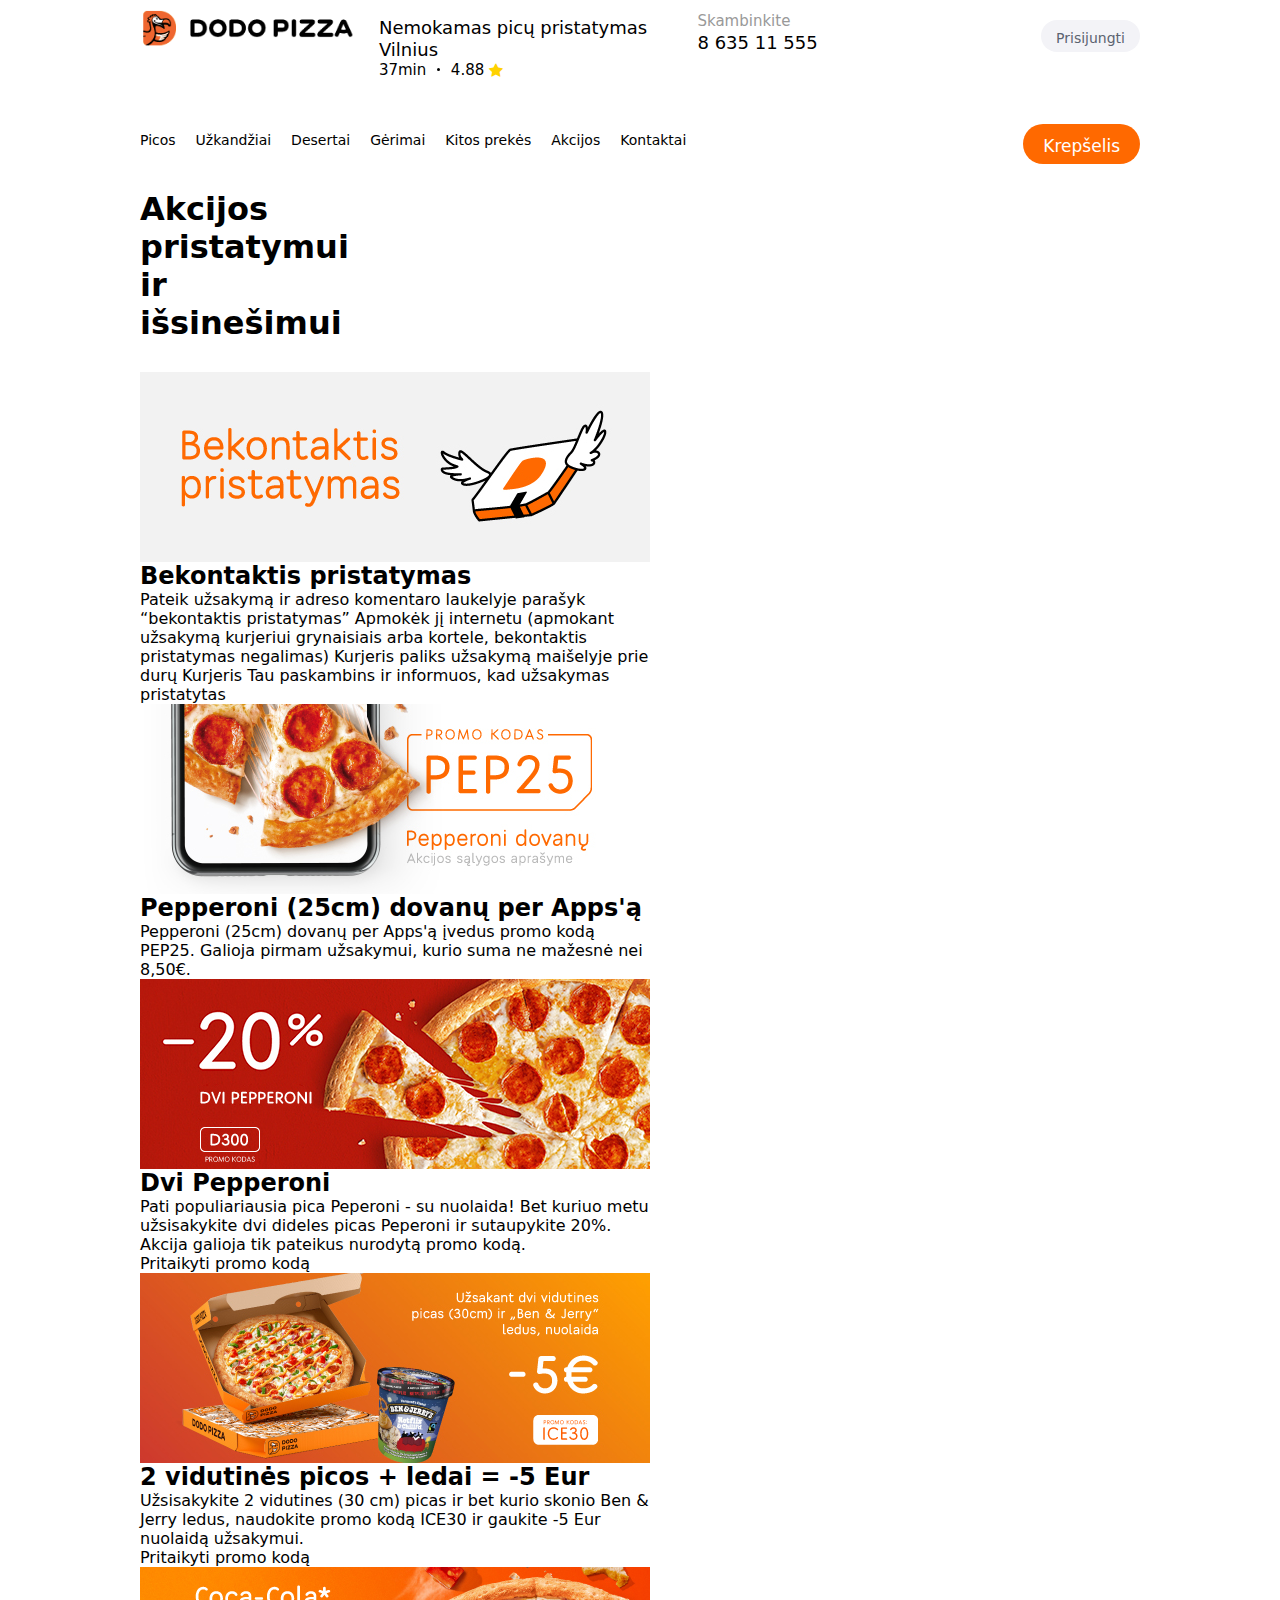
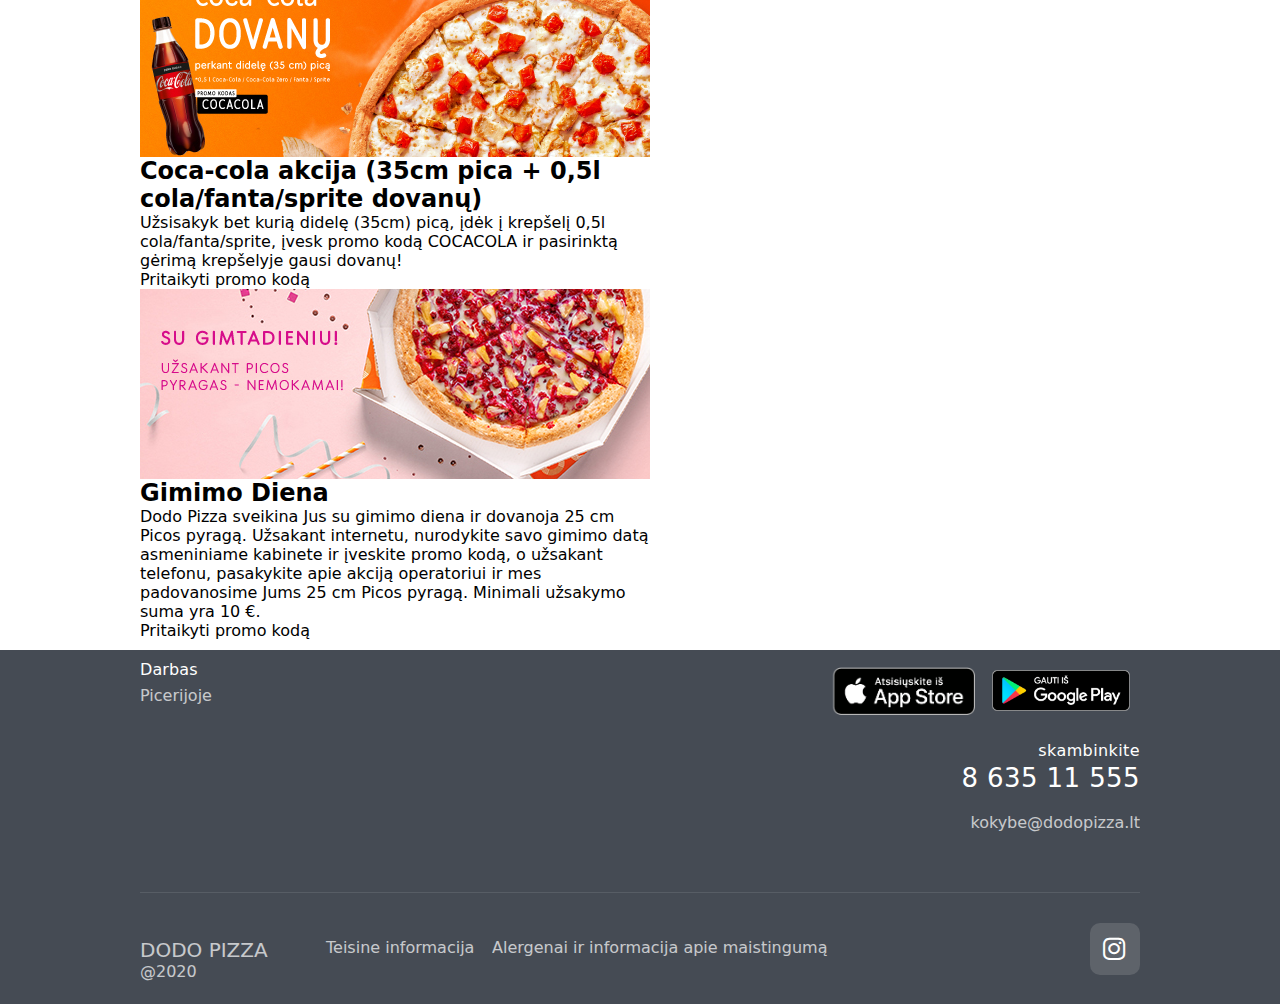
==== akcijos.html @ 36062459 "structure file akcijos" ====
<!DOCTYPE html>
<html lang="en">
<head>
    <meta charset="UTF-8">
    <meta name="viewport" content="width=device-width, initial-scale=1.0">
    <title>DODO PICA</title>
    <!-- reset -->
    <link rel="stylesheet" href="./css/layout.css">
    <link rel="stylesheet" href="./css/reset.css">
    <!-- 3rd party -->
    <link rel="stylesheet" href="./css/font-awesome.min.css">
    <!-- components -->
    <link rel="stylesheet" href="./css/header.css">
    <link rel="stylesheet" href="./css/main.css">
    <link rel="stylesheet" href="./css/footer.css">
    <!-- custom -->
    <link rel="stylesheet" href="./css/custom.css">
</head>
<body>
    <!-- header -->
    <header class="container" id="header">
        <div class="row">
            <div class="logo col-3">
                <img src="./img/main/dodo-logo.png" alt="dodo-logo">
            </div>
            <div class="delivery-city col-4">
                <div class="men-title">Nemokamas picų pristatymas <span class="vilnius"><a src="#">Vilnius</a></span></div>
                <div class="delivery-info">
                    <div class="delivery-time">37min <span class="dot"></span> 4.88<span class="fa fa-star"></span></div>
                </div>
            </div>
            <div class="order-now col-2">
                <div class="order-title">Skambinkite</div>
                <div class="order-number"><a href="#">8 635 11 555</a></div>
            </div>
            <div class="sign-in">
                <div class="btn-sign-in">Prisijungti</div>
            </div>
            <div class="delivery-time-hover">
                <div class="triangle"></div>
                <div class="hidden-row">
                    <div class="hidden-delivery-left">
                        <h3 class="hidden-header">35 minutės</h3>
                        <p class="hidden-subheader">Vidutinis pristatymo laikas</p>
                        <p class="hidden-text">Jei nespėsime pristatyti per 60 minučių, Jūs gausite kuponą nemokamai didelei picai</p>
                    </div>
                    <div class="hidden-delivery-right">
                        <h3 class="hidden-header orange"></span> 4.85<span class="fa fa-star checked"></span><span class="fa fa-star checked"></span><span class="fa fa-star checked"><span class="fa fa-star checked"></span><span class="fa fa-star half"></span></span></h3>
                        <p class="hidden-subheader">586 įvertinimas</p>
                        <p class="hidden-text">Įvertinti užsakymą galima mobilioje programėlėje</p>
                    </div>
                    <div class="hidden-delivery-bottom">
                        <p class="hidden-text">Paskutinių 7 dienų duomenys jūsų mieste</p>
                    </div>
                </div>
            </div>
        </div>
         <!-- navigation -->
         <nav class="row" >
             <div class="col-12" id="navigation">
            </div>
         </nav>
    </header>
    <!--  Akcijos -->
    <div class="container">
        <div class="row" id="akcijos">
            <h1 class="title">Akcijos pristatymui ir išsinešimui</h1>
        </div>
        <div class="row">
            <div class="all-bonus-items">
                <div class="bonus-item">
                    <img src="./img/akcijos/akcijos-1.jpg" alt="bonus=photo">
                    <h2>Bekontaktis pristatymas</h2>
                    <p>Pateik užsakymą ir adreso komentaro laukelyje parašyk “bekontaktis pristatymas”
                        Apmokėk jį internetu (apmokant užsakymą kurjeriui grynaisiais arba kortele, bekontaktis pristatymas negalimas)
                        Kurjeris paliks užsakymą maišelyje prie durų
                        Kurjeris Tau paskambins ir informuos, kad užsakymas pristatytas
                    </p>
                </div>
                <div class="bonus-item bonus-item-sp">
                    <img src="./img/akcijos/akcijos-2.jpg" alt="bonus=photo">
                    <h2>Pepperoni (25cm) dovanų per Apps'ą</h2>
                    <p>Pepperoni (25cm) dovanų per Apps'ą įvedus promo kodą PEP25. Galioja pirmam užsakymui, kurio suma ne mažesnė nei 8,50€.
                    </p>
                </div>
                <div class="bonus-item">
                    <img src="./img/akcijos/akcijos-3.jpg" alt="bonus=photo">
                    <h2>Dvi Pepperoni</h2>
                    <p>Pati populiariausia pica Peperoni - su nuolaida! Bet kuriuo metu užsisakykite dvi dideles picas Peperoni ir sutaupykite 20%. Akcija galioja tik pateikus nurodytą promo kodą.
                    </p>
                    <div class="choose-bonus">Pritaikyti promo kodą</div>
                </div>
                <div class="bonus-item">
                    <img src="./img/akcijos/akcijos-4.jpg" alt="bonus=photo">
                    <h2>2 vidutinės picos + ledai = -5 Eur</h2>
                    <p>Užsisakykite 2 vidutines (30 cm) picas ir bet kurio skonio Ben & Jerry ledus, naudokite promo kodą ICE30 ir gaukite -5 Eur nuolaidą užsakymui.
                    </p>
                    <div class="choose-bonus">Pritaikyti promo kodą</div>
                </div>
                <div class="bonus-item">
                    <img src="./img/akcijos/akcijos-5.jpg" alt="bonus=photo">
                    <h2>Coca-cola akcija (35cm pica + 0,5l cola/fanta/sprite dovanų)</h2>
                    <p>Užsisakyk bet kurią didelę (35cm) picą, įdėk į krepšelį 0,5l cola/fanta/sprite, įvesk promo kodą COCACOLA ir pasirinktą gėrimą krepšelyje gausi dovanų!
                    </p>
                    <div class="choose-bonus">Pritaikyti promo kodą</div>
                </div>
                <div class="bonus-item">
                    <img src="./img/akcijos/akcijos-6.jpg" alt="bonus=photo">
                    <h2>Gimimo Diena</h2>
                    <p>Dodo Pizza sveikina Jus su gimimo diena ir dovanoja 25 cm Picos pyragą. Užsakant internetu, nurodykite savo gimimo datą asmeniniame kabinete ir įveskite promo kodą, o užsakant telefonu, pasakykite apie akciją operatoriui ir mes padovanosime Jums 25 cm Picos pyragą. Minimali užsakymo suma yra 10 €.
                    </p>
                    <div class="choose-bonus">Pritaikyti promo kodą</div>
                </div>
            </div>

        </div>
    </div>

    <!--  footer -->
    <div class="container footer">
        <div class="row footer-top">
            <div class="footer-top-left row col-3">
                <div class="footer-top-header">Darbas</div>
                <a class="link-footer" href="#">Picerijoje</a>
            </div>
            <div class="footer-top-right row">
                <div class="apps">
                    <div class="app">
                        <a href="https://apps.apple.com/app/dodo-pizza-pizza-delivery/id894649641">
                            <img src="./img/main/app-store.png" alt="google-play">
                        </a> 
                    </div>
                    <div class="app">
                        <a href="https://play.google.com/store/apps/details?id=ru.dodopizza.app&hl=lt">
                            <img src="./img/main/google-play.png" alt="google-play">
                        </a>
                    </div>
                </div>
                <div class="footer-phone-number">
                    <p class="description">skambinkite</p>
                    <a href="">8 635 11 555</a>
                </div>
                <div class="footer-phone-mail">
                    <a class="link-footer" href="mailto:kokybe@dodopizza.lt">kokybe@dodopizza.lt</a>
                </div>
            </div>
        </div>
        <div class="row footer-middle"></div>
        <div class="row">
            <div class="footer-bottom col-12">
                <div class="copyright"><span>DODO PIZZA</span> @2020</div>
                <a class="footer-bottom-link-left" href="https://docs.google.com/document/d/1H0QF4A38qt6GpvxZMj13gP52wUANZn3sPwKZOTaGK08/edit"> Teisine informacija </a>
                <a class="footer-bottom-links-middle" href="https://drive.google.com/file/d/1X3rqpZGwDoAtFTbT2WO9qY7oz20tRASO/edit">Alergenai ir informacija apie maistingumą</a>
                <a class="fa fa-instagram footer-bottom-link-right" href="https://www.instagram.com/dodopizza.lt/"></a>
            </div>
        </div>
    </div>

</body>
<script src="./js/main.js" type="module"></script>
</html>
---- css/layout.css ----
body {
    display: grid;
    grid-template-columns: 1fr;
}

.container-fluid {
    display: grid;
    grid-template-columns: 1fr 1200px 1fr;
    padding: 20px 0;
}

.container {
    display: grid;
    grid-template-columns: 1fr 1200px 1fr;
    padding: 10px 0;
    row-gap: 30px;
}
    .container-fluid > .row,
    .container > .row {
        display: grid;
        grid-template-columns: repeat(12, 1fr);
        grid-column: 2/3;
        gap: 30px;
    }
        .container-fluid > .row > .col-12,
        .container > .row > .col-12 {
            grid-column: span 12;
        }
        .container-fluid > .row > .col-11,
        .container > .row > .col-11 {
            grid-column: span 11;
        }
        .container-fluid > .row > .col-10,
        .container > .row > .col-10 {
            grid-column: span 10;
        }
        .container-fluid > .row > .col-9,
        .container > .row > .col-9 {
            grid-column: span 9;
        }
        .container-fluid > .row > .col-8,
        .container > .row > .col-8 {
            grid-column: span 8;
        }
        .container-fluid > .row > .col-7,
        .container > .row > .col-7 {
            grid-column: span 7;
        }
        .container-fluid > .row > .col-6,
        .container > .row > .col-6 {
            grid-column: span 6;
        }
        .container-fluid > .row > .col-5,
        .container > .row > .col-5 {
            grid-column: span 5;
        }
        .container-fluid > .row > .col-4,
        .container > .row > .col-4 {
            grid-column: span 4;
        }
        .container-fluid > .row > .col-3,
        .container > .row > .col-3 {
            grid-column: span 3;
        }
        .container-fluid > .row > .col-2,
        .container > .row > .col-2 {
            grid-column: span 2;
        }
        .container-fluid > .row > .col-1,
        .container > .row > .col-1 {
            grid-column: span 1;
        }

@media (max-width: 1300px) {
    .container, 
    .container-fluid {
        grid-template-columns: 1fr 1000px 1fr;
    }
    .container-fluid > .row,
    .container > .row {
        gap: 25px;
    }
        .container-fluid > .row > .col-xl-12,
        .container > .row > .col-xl-12 {
            grid-column: span 12;
        }
        .container-fluid > .row > .col-xl-11,
        .container > .row > .col-xl-11 {
            grid-column: span 11;
        }
        .container-fluid > .row > .col-xl-10,
        .container > .row > .col-xl-10 {
            grid-column: span 10;
        }
        .container-fluid > .row > .col-xl-9,
        .container > .row > .col-xl-9 {
            grid-column: span 9;
        }
        .container-fluid > .row > .col-xl-8,
        .container > .row > .col-xl-8 {
            grid-column: span 8;
        }
        .container-fluid > .row > .col-xl-7,
        .container > .row > .col-xl-7 {
            grid-column: span 7;
        }
        .container-fluid > .row > .col-xl-6,
        .container > .row > .col-xl-6 {
            grid-column: span 6;
        }
        .container-fluid > .row > .col-xl-5,
        .container > .row > .col-xl-5 {
            grid-column: span 5;
        }
        .container-fluid > .row > .col-xl-4,
        .container > .row > .col-xl-4 {
            grid-column: span 4;
        }
        .container-fluid > .row > .col-xl-3,
        .container > .row > .col-xl-3 {
            grid-column: span 3;
        }
        .container-fluid > .row > .col-xl-2,
        .container > .row > .col-xl-2 {
            grid-column: span 2;
        }
        .container-fluid > .row > .col-xl-1,
        .container > .row > .col-xl-1 {
            grid-column: span 1;
        }
}
@media (max-width: 1100px) {
    .container, 
    .container-fluid {
        grid-template-columns: 15px 1fr 15px;
    }
    .container-fluid > .row,
    .container > .row {
        gap: 20px;
    }
        .container-fluid > .row > .col-lg-12,
        .container > .row > .col-lg-12 {
            grid-column: span 12;
        }
        .container-fluid > .row > .col-lg-11,
        .container > .row > .col-lg-11 {
            grid-column: span 11;
        }
        .container-fluid > .row > .col-lg-10,
        .container > .row > .col-lg-10 {
            grid-column: span 10;
        }
        .container-fluid > .row > .col-lg-9,
        .container > .row > .col-lg-9 {
            grid-column: span 9;
        }
        .container-fluid > .row > .col-lg-8,
        .container > .row > .col-lg-8 {
            grid-column: span 8;
        }
        .container-fluid > .row > .col-lg-7,
        .container > .row > .col-lg-7 {
            grid-column: span 7;
        }
        .container-fluid > .row > .col-lg-6,
        .container > .row > .col-lg-6 {
            grid-column: span 6;
        }
        .container-fluid > .row > .col-lg-5,
        .container > .row > .col-lg-5 {
            grid-column: span 5;
        }
        .container-fluid > .row > .col-lg-4,
        .container > .row > .col-lg-4 {
            grid-column: span 4;
        }
        .container-fluid > .row > .col-lg-3,
        .container > .row > .col-lg-3 {
            grid-column: span 3;
        }
        .container-fluid > .row > .col-lg-2,
        .container > .row > .col-lg-2 {
            grid-column: span 2;
        }
        .container-fluid > .row > .col-lg-1,
        .container > .row > .col-lg-1 {
            grid-column: span 1;
        }
}
---- css/header.css ----
/* header top  */
 #header > .row{
     position:relative;
 }
 .logo > img{
        display: inline-block;
        width: 100%;
    }
.delivery-city{
    display: inline-block;
    width: 100%;
    color: rgb(0, 0, 0);
    font-size: 18px;
    margin-top: 7px;
    line-height: 1.2;
    font-weight: 500;
}
    .delivery-time{
        /* position: relative; */
        margin-top: 1px;
        color: rgb(0, 0, 0);
        font-size: 15px;
        font-family: Dodo, system-ui, -apple-system, BlinkMacSystemFont, "Segoe UI", Roboto, Oxygen-Sans, Ubuntu, Cantarell, "Helvetica Neue", Arial, sans-serif, "Apple Color Emoji", "Segoe UI Emoji", "Segoe UI Symbol";
        font-weight: 500;
        z-index: 2;
    }
        .delivery-time > .dot{
            display: inline-block;
            width: 3px;
            height: 3px;
            background-color: black;
            margin: 3px 6px;
            margin-top: 7px;
            border-radius: 3px;
        }
        .fa.fa-star{
            color: rgb(255, 210, 0);
            margin: 2px 5px;
        }
        /* with js change visibility on hover */
    .delivery-time-hover{
        visibility: hidden;
        display: inline-block;
        position: absolute;
        width: 450px;
        float: left;
        padding: 20px;
        border-radius: 15px;
        color: rgb(255, 255, 255);
    }
        .triangle{
            position:absolute;
            width: 0;
            height: 0;
            top: 43px;
            right:85px;
            border-left: 7px solid transparent;
            border-right: 7px solid transparent;
            border-bottom: 11px solid rgb(69, 75, 84);
        }    
        .hidden-row{
            display: inline-block;
            float: left;
            width: 100%;
            position: absolute;
            top: 53px;
            right:-136px;
            background-color: rgb(69, 75, 84);
            padding: 20px;
            border-radius:15px;
        }
            .hidden-delivery-left,
            .hidden-delivery-right{
                display: inline-block;
                width: 50%;
                float: left;
            }
            .hidden-delivery-bottom{
                display: inline-block;
                width: 100%;
                float: left;
            }
                .hidden-header{
                    display: inline-block;
                    width: 100%;
                    float: left;
                    color:white;
                    font-size: 20px;
                    line-height: 24px;
                    margin: 8px 0px;
                }
                .orange{
                    color: rgb(255, 210, 0);
                    margin-right: 20px;
                }
                .hidden-text,
                .hidden-subheader{
                    display: inline-block;
                    float: left;
                    width: 100%;
                    font-size: 14px;
                    line-height: 20px;
                    font-family: system-ui, -apple-system, BlinkMacSystemFont, "Segoe UI", Roboto, Oxygen-Sans, Ubuntu, Cantarell, "Helvetica Neue", Arial, sans-serif, "Apple Color Emoji", "Segoe UI Emoji", "Segoe UI Symbol";
                    color: rgb(115, 121, 140);
                    font-weight: 400;
                    margin: 0px;
                }
                .hidden-subheader{
                    color:white;
                }

    .order-title{
        padding: 4px 0px 3px;
        color: rgb(153, 153, 153);
        font-size: 15px;
        line-height: 1;
        font-weight: 500;
    }
    .order-number{
        font-size: 18px;
        line-height: 1.2;
        font-weight: 500;
    }
        .order-number > a{
            color: rgb(0, 0, 0);
            text-decoration: none;
        }
    .sign-in{
        grid-column-start: 12;
        grid-column-end:13;
        float: right;
        font-size: 14px;
        font-weight: 500;
       
    }
        .btn-sign-in{
            display: inline-block;
            margin-left: 25px;
            margin-top: 10px;
            padding: 10px 15px;
            border-radius: 20px;
            height: 32px;
            font-size: 14px;
            line-height: 16px;
            color: rgb(92, 99, 112);
            background-color: rgb(243, 243, 247);
        }
        .btn-sign-in:hover{
            color: rgb(0, 0, 0);  
        }
/* header bottom */
#navigation{
    /* position: fixed;
    top: 0;
    width:100%; */
}
.scroll {
    position: fixed;
    top: 0;
    width: 100%;
    background-color: white;
    z-index: 1;
    transition: all 0.5s;
}
.navigation{
    display: inline-block;
    width: 1200px;
}
    .navigation-links{
        display: inline-block;
        width: 75%;
        float:left;
    }
        .navigation-links a{
            display: inline-block;
            font-weight: 500;
            color: black;
            font-size: 14px;
            /* line-height: 1; */
            padding: 22px 0px;
            transition: color 0.25s ease 0s, padding 0.25s ease 0s;
            margin-left: 20px;
        }
        .navigation-links a:first-of-type{
            margin-left: 0;
        }
        .navigation-links a:hover{
            color:rgb(209, 87, 0);
        }
    .navigation-btn{
        display: inline-block;
        width: 25%;
        float:right;
        text-align: right;
        margin-top:14px;
        
    }
        .navigation-btn > a {
            display: inline-block;
            height: 40px;
            font-size: 17px;
            line-height: 24px;
            padding: 10px 20px;
            background-color: rgb(255, 105, 0);
            color: rgb(255, 255, 255);
            border-radius: 25px;
            font-weight: 500; 
        }
@media (max-width: 1300px) {
    .navigation{
        width: 1000px;
    }
}
@media (max-width: 1100px) {
    .navigation{
        width:1fr;
    }
}
---- css/main.css ----
.item-name{
}
---- css/footer.css ----
.footer{
    color: rgb(255, 255, 255);
    background-color: rgb(69, 75, 84);
}
    .footer-top-right{
        display: inline-block;
        width:100%;
        grid-column-start: 9;
        grid-column-end: 13;
       text-align: right;
    }
        .footer-top-header{
            font-weight: 500;
            letter-spacing: 0.1px;
            margin-bottom: 7px;
        }
        .apps{
            display: inline-block;
            width:100%;
            margin:0;
        }
            .app{
                display: inline-block;
                width:50%;
                float:left;
            }
            .app  img {
                display: inline-block;
                object-fit: contain;
                object-position: center;
                width: 100%;
            }
            .footer-phone-number{
                cursor: pointer;
                font-size: 26px;
                letter-spacing: 0.4px;
                margin-bottom: 20px;
                margin-top:15px;
            }
                .footer-phone-number .description{
                    font-size: 16px;
                    padding: 4px 0px 3px;
                    text-transform: lowercase;
                    color: rgb(255, 255, 255);
                }
                .footer-phone-number a{
                    color: rgb(255, 255, 255);
                }
            .footer-phone-mail{
                
            }
                .link-footer{
                    opacity: 0.7;
                    line-height: 1.2;
                    margin-bottom: 9px;
                    white-space: normal;
                    color: rgb(255, 255, 255);
                    cursor: pointer;
                    font-weight: 400;
                    font-size: 16px;
                }
                .link-footer:hover{
                    opacity: 1;
                }
    .footer-middle{
        margin-top: 30px;
        border-top: 1px solid rgba(255, 255, 255, 0.1);
    }
    .footer-bootom{
        display:inline-block;
        width: 100%;
    }
        .copyright{
            display:inline-block;
            width: 17%;
            float: left;
            margin-right: 16px;
            margin-top: 15px;
            margin-bottom: 13px;
            opacity: 0.7;
        }
        .copyright > span{ 
           font-size:20px;
        }
        .footer-bottom-link-left{
            display:inline-block;
            width: 15%;
            float: left;
            margin-right: 16px;
            margin-top: 15px;
            margin-bottom: 13px;
            font-weight: 400;
            opacity: 0.7;
            color: rgb(255, 255, 255);
            cursor: pointer;
        }
        .footer-bottom-links-middle{
            display:inline-block;
            width: 40%;
            float: left;
            margin-right: 16px;
            margin-top: 15px;
            margin-bottom: 13px;
            font-weight: 400;
            opacity: 0.7;
            color: rgb(255, 255, 255);
            cursor: pointer;
        }
        .footer-bottom-link-right{
            display:inline-block;
            width: 5%;
            float: right;
            color: rgb(255, 255, 255);
            cursor: pointer;
            background-color: rgba(196, 196, 196, 0.2);
            padding: 13px;
            font-size:26px;
            font-weight: 400;
            border-radius: 10px;
        }
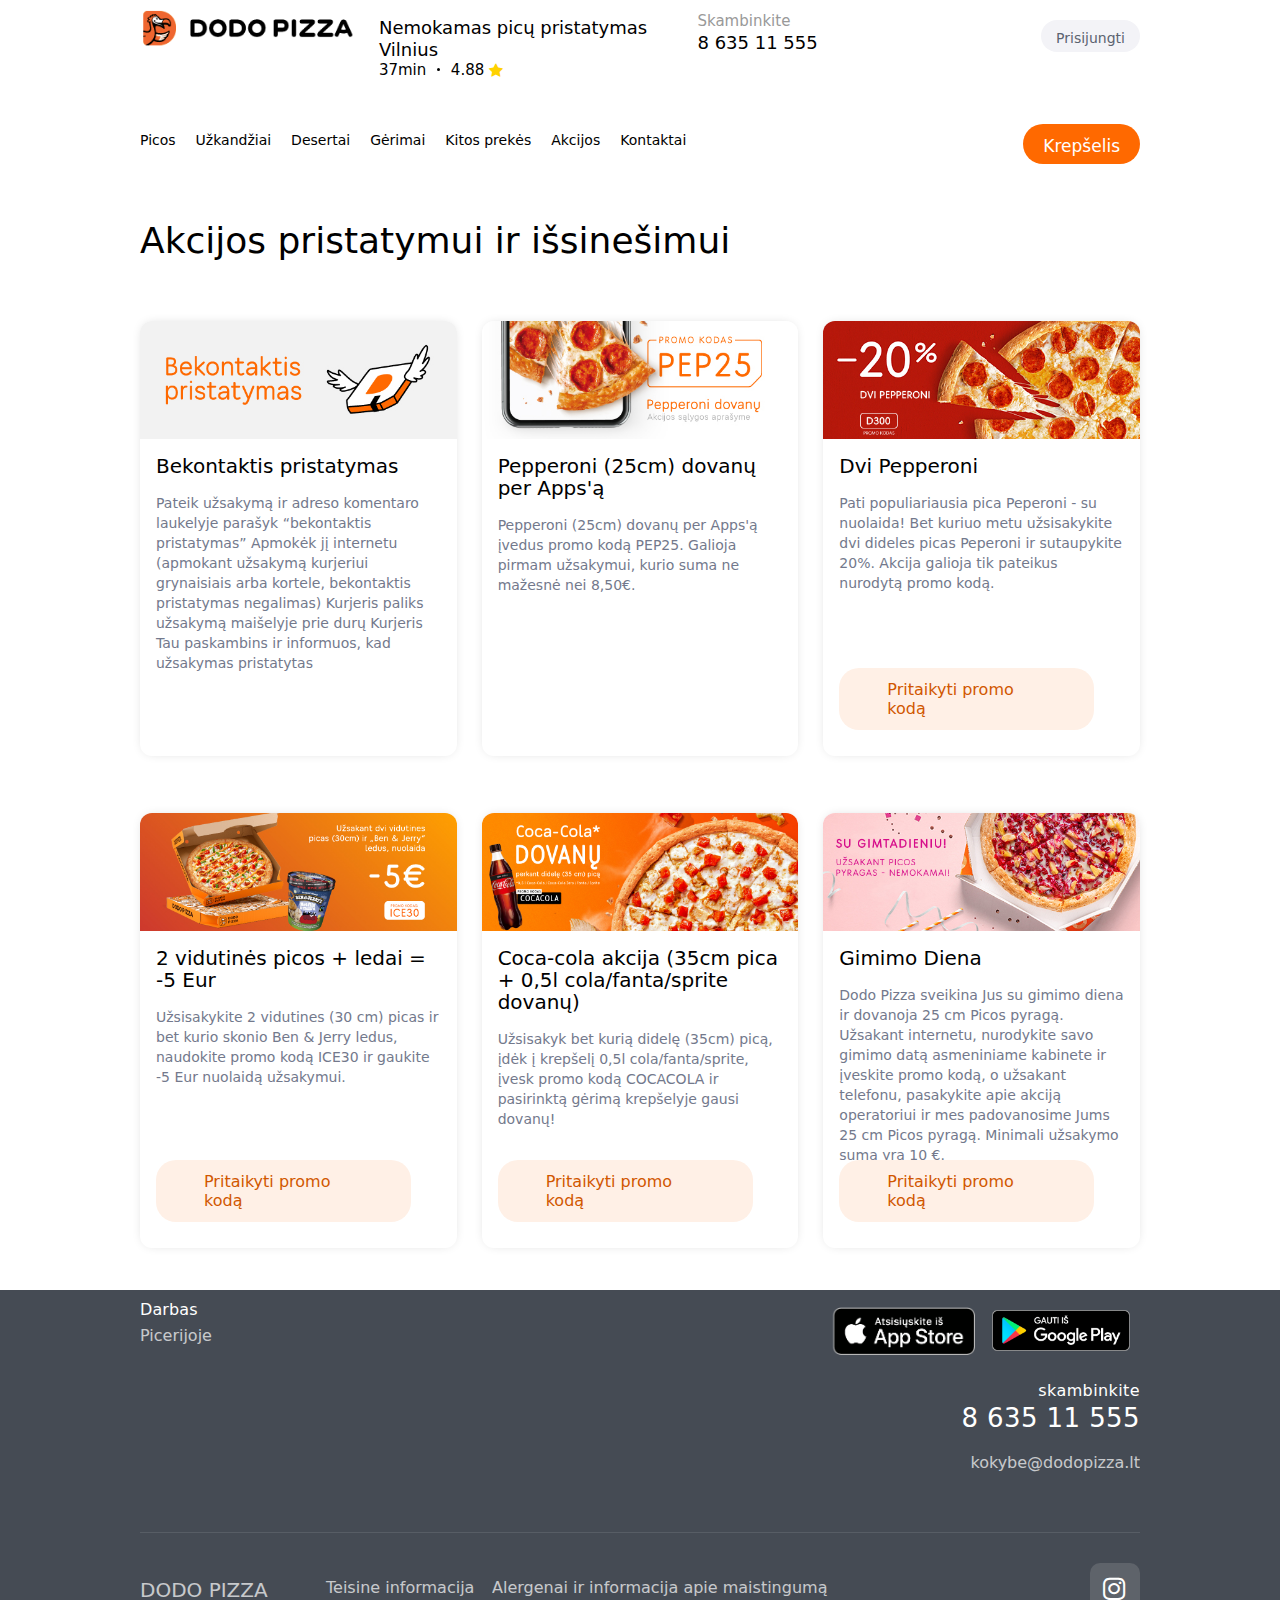
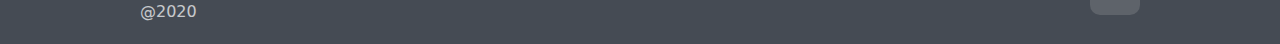
==== commit 6446c0dd: "style structure for promotion page" ====
--- a/akcijos.html
+++ b/akcijos.html
@@ -12,6 +12,7 @@
     <!-- components -->
     <link rel="stylesheet" href="./css/header.css">
     <link rel="stylesheet" href="./css/main.css">
+    <link rel="stylesheet" href="./css/akcijos.css">
     <link rel="stylesheet" href="./css/footer.css">
     <!-- custom -->
     <link rel="stylesheet" href="./css/custom.css">
@@ -63,12 +64,11 @@
     </header>
     <!--  Akcijos -->
     <div class="container">
-        <div class="row" id="akcijos">
-            <h1 class="title">Akcijos pristatymui ir išsinešimui</h1>
+        <div class="row" id="promotions">
+            <h1 class="promotion-title col-12">Akcijos pristatymui ir išsinešimui</h1>
         </div>
-        <div class="row">
-            <div class="all-bonus-items">
-                <div class="bonus-item">
+        <div class="row promotions">
+                <div class="promotion col-4">
                     <img src="./img/akcijos/akcijos-1.jpg" alt="bonus=photo">
                     <h2>Bekontaktis pristatymas</h2>
                     <p>Pateik užsakymą ir adreso komentaro laukelyje parašyk “bekontaktis pristatymas”
@@ -77,42 +77,40 @@
                         Kurjeris Tau paskambins ir informuos, kad užsakymas pristatytas
                     </p>
                 </div>
-                <div class="bonus-item bonus-item-sp">
+                <div class="promotion col-4">
                     <img src="./img/akcijos/akcijos-2.jpg" alt="bonus=photo">
                     <h2>Pepperoni (25cm) dovanų per Apps'ą</h2>
                     <p>Pepperoni (25cm) dovanų per Apps'ą įvedus promo kodą PEP25. Galioja pirmam užsakymui, kurio suma ne mažesnė nei 8,50€.
                     </p>
                 </div>
-                <div class="bonus-item">
+                <div class="promotion col-4">
                     <img src="./img/akcijos/akcijos-3.jpg" alt="bonus=photo">
                     <h2>Dvi Pepperoni</h2>
                     <p>Pati populiariausia pica Peperoni - su nuolaida! Bet kuriuo metu užsisakykite dvi dideles picas Peperoni ir sutaupykite 20%. Akcija galioja tik pateikus nurodytą promo kodą.
                     </p>
-                    <div class="choose-bonus">Pritaikyti promo kodą</div>
+                    <div class="promo-code">Pritaikyti promo kodą</div>
                 </div>
-                <div class="bonus-item">
+                <div class="promotion col-4">
                     <img src="./img/akcijos/akcijos-4.jpg" alt="bonus=photo">
                     <h2>2 vidutinės picos + ledai = -5 Eur</h2>
                     <p>Užsisakykite 2 vidutines (30 cm) picas ir bet kurio skonio Ben & Jerry ledus, naudokite promo kodą ICE30 ir gaukite -5 Eur nuolaidą užsakymui.
                     </p>
-                    <div class="choose-bonus">Pritaikyti promo kodą</div>
+                    <div class="promo-code">Pritaikyti promo kodą</div>
                 </div>
-                <div class="bonus-item">
+                <div class="promotion col-4">
                     <img src="./img/akcijos/akcijos-5.jpg" alt="bonus=photo">
                     <h2>Coca-cola akcija (35cm pica + 0,5l cola/fanta/sprite dovanų)</h2>
                     <p>Užsisakyk bet kurią didelę (35cm) picą, įdėk į krepšelį 0,5l cola/fanta/sprite, įvesk promo kodą COCACOLA ir pasirinktą gėrimą krepšelyje gausi dovanų!
                     </p>
-                    <div class="choose-bonus">Pritaikyti promo kodą</div>
+                    <div class="promo-code">Pritaikyti promo kodą</div>
                 </div>
-                <div class="bonus-item">
+                <div class="promotion col-4">
                     <img src="./img/akcijos/akcijos-6.jpg" alt="bonus=photo">
                     <h2>Gimimo Diena</h2>
                     <p>Dodo Pizza sveikina Jus su gimimo diena ir dovanoja 25 cm Picos pyragą. Užsakant internetu, nurodykite savo gimimo datą asmeniniame kabinete ir įveskite promo kodą, o užsakant telefonu, pasakykite apie akciją operatoriui ir mes padovanosime Jums 25 cm Picos pyragą. Minimali užsakymo suma yra 10 €.
                     </p>
-                    <div class="choose-bonus">Pritaikyti promo kodą</div>
+                    <div class="promo-code">Pritaikyti promo kodą</div>
                 </div>
-            </div>
-
         </div>
     </div>
 
--- a/css/akcijos.css
+++ b/css/akcijos.css
@@ -0,0 +1,57 @@
+.promotion-title {
+    font-family: Dodo, system-ui, -apple-system, BlinkMacSystemFont, "Segoe UI", Roboto, Oxygen-Sans, Ubuntu, Cantarell, "Helvetica Neue", Arial, sans-serif, "Apple Color Emoji", "Segoe UI Emoji", "Segoe UI Symbol";
+    font-weight: 500;
+    font-size: 36px;
+    line-height: 37px;
+    color: rgb(0, 0, 0);
+    margin: 32px 0px;
+    width: 100%;
+}
+    .promotions  .promotion {
+        transition: border 0.5s, transform 0.5s;
+        border-radius: 12px;
+        box-shadow: rgba(0, 0, 0, 0.2) 0px 0px 12px -4px;
+        margin-bottom: 32px;
+        position: relative;
+    }
+
+    .promotion img {
+        width: 100%;
+        border-top-left-radius: 12px;
+        border-top-right-radius: 12px;
+    }
+    .promotion h2 {
+        font-family: Dodo, system-ui, -apple-system, BlinkMacSystemFont, "Segoe UI", Roboto, Oxygen-Sans, Ubuntu, Cantarell, "Helvetica Neue", Arial, sans-serif, "Apple Color Emoji", "Segoe UI Emoji", "Segoe UI Symbol";
+        font-weight: 500;
+        font-size: 20px;
+        line-height: 22px;
+        color: rgb(0, 0, 0);
+        padding: 16px;
+    }
+    .promotion p { 
+        color: rgb(115, 121, 140);
+        font-weight: 400;
+        font-size: 14px;
+        line-height: 20px;
+        text-align: left;
+        padding: 0;
+        padding: 0 16px 20px;
+        margin-bottom: 63px ;
+    }
+    .promo-code {
+        position: absolute;
+        bottom: 10px;
+        width: 50%;
+        border-radius: 20px;
+        background-color: rgb(255, 240, 230);
+        color: rgb(209, 87, 0);
+        font-weight: 500;
+        cursor: pointer;
+        min-width: 255px;
+        padding: 12px 48px;
+        margin-bottom: 16px;
+        margin-left: 16px;
+    }
+    .promo-code:hover {
+        background-color: #f9d1b3;
+    }